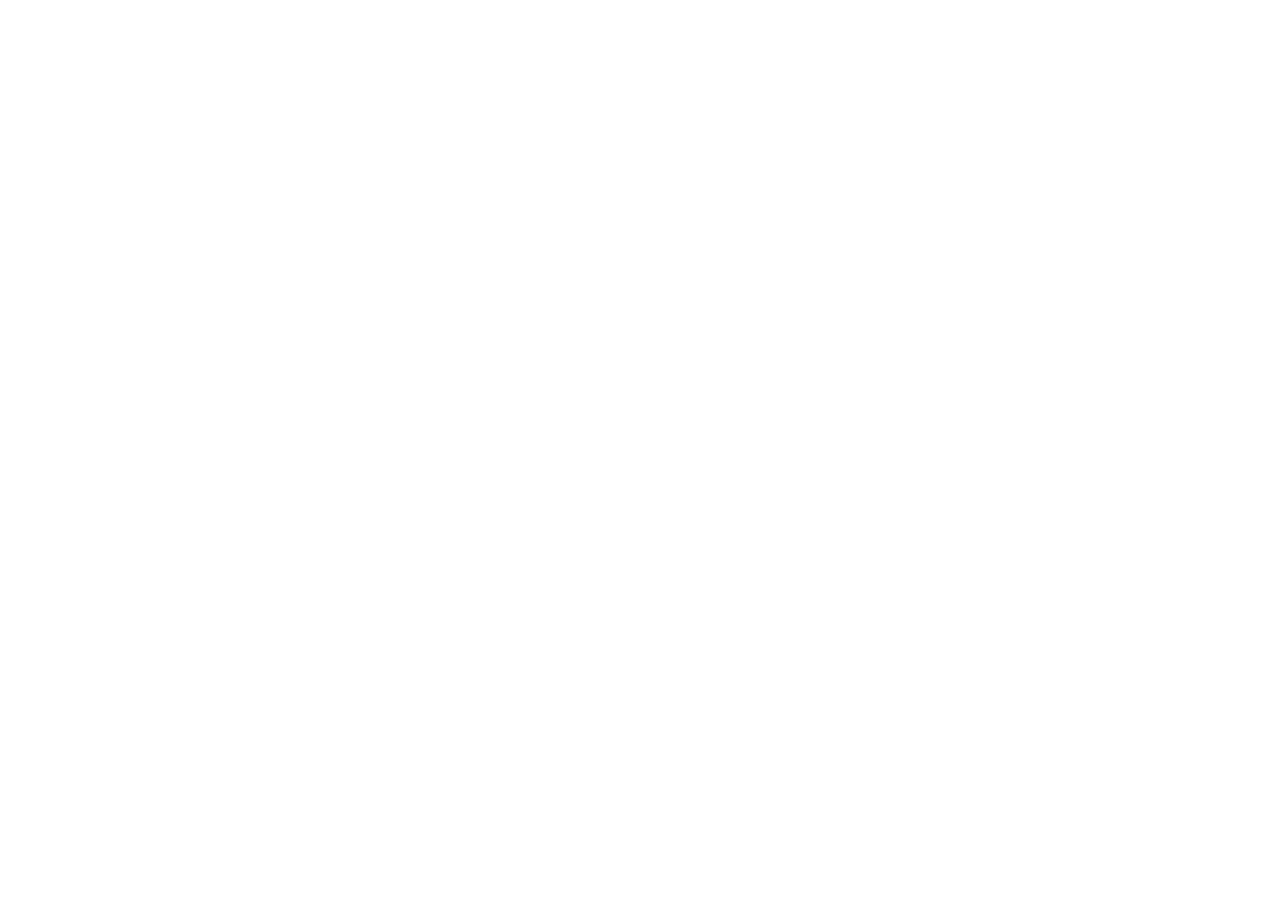
==== catalogo.html @ 587671f1 "Se crea estructura inicial del proyecto" ====
<!DOCTYPE html>
<html lang="en">
<head>
    <meta charset="UTF-8">
    <meta name="viewport" content="width=device-width, initial-scale=1.0">
    <title>Document</title>
</head>
<body>
    
</body>
</html>
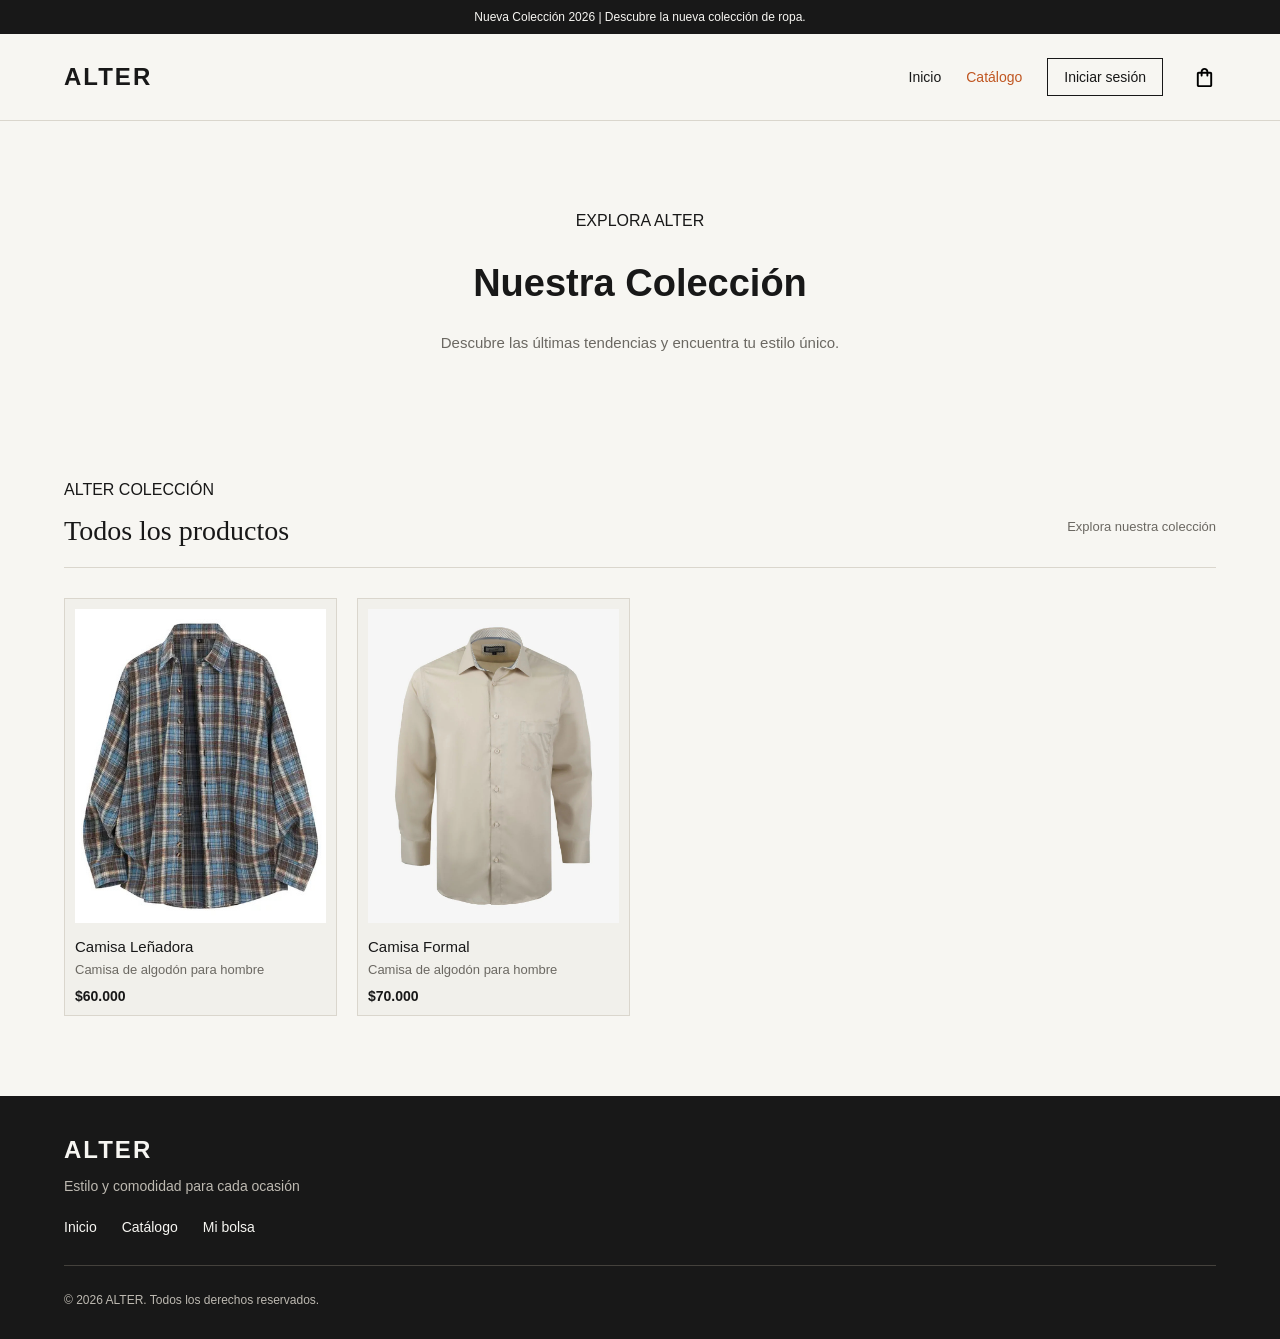
==== commit 12de0ea6: "feat: crear estructura visual inicial del catálogo" ====
--- a/catalogo.html
+++ b/catalogo.html
@@ -1,11 +1,96 @@
 <!DOCTYPE html>
-<html lang="en">
+<html lang="es">
 <head>
     <meta charset="UTF-8">
     <meta name="viewport" content="width=device-width, initial-scale=1.0">
-    <title>Document</title>
+    <title>Catálogo | ALTER</title>
+    <link rel="stylesheet" href="css/base.css">
+    <link rel="stylesheet" href="css/layout.css">
+    <link rel="stylesheet" href="css/components.css">
+    <link rel="stylesheet" href="css/catalogo.css">
 </head>
+
 <body>
+<header>
+    <div class="anuncio">
+        Nueva Colección 2026 | Descubre la nueva colección de ropa.
+    </div>
     
+    <nav class="navegacion">
+        <a href="index.html" class="logo">ALTER</a>
+
+        <div class="menu">
+            <a href="index.html">Inicio</a>
+            <a href="catalogo.html" class="activo" aria-current="page">Catálogo</a>
+            <a href="login.html" class="enlace-login">Iniciar sesión</a>
+        </div>
+
+        <a href="carrito.html" class="carrito" aria-label="Mi bolsa" title="Mi bolsa">
+            <img src="img/bolsa.svg" alt="">
+        </a>
+    </nav>
+</header>
+
+<main>
+    <section class="encabezado-catalogo">
+        <div class="contenido-encabezado">
+            <p class="etiqueta">EXPLORA ALTER</p>
+            <h1>Nuestra Colección</h1>
+            <p>Descubre las últimas tendencias y encuentra tu estilo único.</p>
+        </div>
+    </section>
+
+    <section class="catalogo-productos">
+
+        <div class="encabezado-listado">
+            <div> 
+                <p class="etiqueta">ALTER COLECCIÓN</p>
+                <h2>Todos los productos</h2>
+            </div>
+
+            <p class="cantidad-productos">Explora nuestra colección</p>
+        </div>
+
+        <div class="rejilla-catalogo">
+            <article class="tarjeta-catalogo">
+                <div class="imagen-catalogo">
+                    <img src="img/camisa_1.jpg" alt="camisa leñadora">
+                </div>
+
+                <h3>Camisa Leñadora</h3>
+                <p>Camisa de algodón para hombre</p>
+                <span class="precio">$60.000</span>
+            </article>
+
+            <article class="tarjeta-catalogo">
+                <div class="imagen-catalogo">
+                    <img src="img/camisa_2.jpg" alt="camisa formal">
+                </div>
+
+                <h3>Camisa Formal</h3>
+                <p>Camisa de algodón para hombre</p>
+                <span class="precio">$70.000</span>
+            </article>
+        </div>
+    </section>
+</main>
+
+<footer class="pie-pagina">
+    <div class="contenido-pie">
+        <a href="index.html" class="logo">ALTER</a>
+        <p>Estilo y comodidad para cada ocasión</p>
+    </div>
+
+    <div class="enlaces-pie">
+        <a href="index.html">Inicio</a>
+        <a href="catalogo.html">Catálogo</a>
+        <a href="carrito.html">Mi bolsa</a>
+    </div>
+
+    <div class="derechos-pie">
+        <p>&copy; 2026 ALTER. Todos los derechos reservados.</p>
+    </div>
+</footer>
+
 </body>
 </html>
--- a/css/base.css
+++ b/css/base.css
@@ -0,0 +1,18 @@
+:root{
+    --fondo: #F7F6F2;
+    --texto: #181818;
+    --texto-secundario: #6B6862 ;
+    --linea : #DAD6CD ;
+    --acento: #C05621;
+}
+
+* {
+    box-sizing: border-box;
+}
+
+body {
+    margin: 0;
+    background-color: var(--fondo);
+    color: var(--texto);
+    font-family: 'Arial', sans-serif;
+}
--- a/css/layout.css
+++ b/css/layout.css
@@ -0,0 +1,161 @@
+.anuncio{
+    padding: 10px;
+    background-color: var(--texto);
+    color: var(--fondo);
+    text-align: center;
+    font-size: 12px;
+}
+
+.navegacion {
+    display: flex;
+    align-items: center;
+    justify-content: space-between;
+    padding: 24px 5%;
+    border-bottom: 1px solid var(--linea);
+
+}
+
+.logo{
+    color: var(--texto);
+    font-size: 24px;
+    font-weight: bold;
+    text-decoration: none;
+    letter-spacing: 2px;
+}
+
+.menu {
+    display: flex;
+    align-items: center;
+    gap: 25px;
+    margin-left: auto;
+    margin-right: 30px;
+}
+
+.menu a, .carrito {
+    color: var(--texto);
+    font-size: 14px;
+    text-decoration: none;
+    transition: color 0.3s ease;
+}
+
+.menu a.activo {
+    color: var(--acento);
+}
+
+.menu a.activo::after {
+    width: 100%;
+}
+
+.carrito {
+    display: flex;
+    align-items: center;
+    justify-content: center;
+}
+
+.carrito img {
+    width: 23px;
+    height: 23px;
+    display: block;
+    object-fit: contain;
+    filter: brightness(0);
+    transition: transform 0.3s ease;
+}
+.carrito:hover img {
+    transform: translateY(-2px);
+    filter: brightness(0) saturate(100%) invert(35%) sepia(38%)
+        saturate(1694%) hue-rotate(347deg) brightness(91%) contrast(91%);
+}
+
+.menu a:hover, .carrito:hover {
+    color: var(--acento);
+}
+
+.menu .enlace-login {
+    padding: 10px 16px;
+    border: 1px solid var(--texto);
+    transition: background-color 0.3s ease, color 0.3s ease;
+}
+
+.menu .enlace-login:hover {
+    background-color: var(--texto);
+    color: var(--fondo);
+}
+
+.menu a:not(.enlace-login) {
+    position: relative;
+    padding: 10px 0;
+}
+
+.menu a:not(.enlace-login)::after {
+    content: "";
+    position: absolute;
+    left: 0;
+    bottom: 3px;
+    width: 0;
+    height: 1px;
+    background-color: var(--acento);
+    transition: width 0.3s ease;
+}
+
+.menu a:not(.enlace-login):hover::after {
+    width: 100%;
+}
+
+.pie-pagina {
+    padding: 40px 5% 20px;
+    background-color: var(--texto);
+    color: var(--fondo);
+}
+
+.contenido-pie {
+    margin-bottom: 25px;
+}
+
+.pie-pagina .logo {
+    color: var(--fondo)
+}
+
+.contenido-pie p {
+    color: #BDB9B1;
+    font-size: 14px;
+}
+
+.enlaces-pie {
+    display: flex;
+    gap: 25px;
+    margin-bottom: 30px;
+}
+
+.enlaces-pie a {
+    color: var(--fondo);
+    font-size: 14px;
+    text-decoration: none;
+}
+
+.enlaces-pie a:hover {
+    color: var(--acento);
+}
+
+.derechos-pie {
+    padding-top: 15px;
+    border-top: 1px solid #44413C;
+    color: #BDB9B1;
+    font-size: 12px;
+}
+
+@media (max-width: 500px) {
+    .navegacion {
+        padding: 18px 5%;
+        flex-wrap: wrap;
+        gap: 18px;
+    }
+
+    .menu {
+        margin: 0;
+        gap: 15px;
+    }
+
+    .carrito {
+        margin-left:auto;
+    }
+}
--- a/css/components.css
+++ b/css/components.css
@@ -0,0 +1,15 @@
+.btn-volver {
+    display: inline-block;
+    padding: 10px 18px;
+    border: 1px solid var(--linea);
+    background-color: transparent;
+    color: var(--texto);
+    text-decoration: none;
+    font-size: 14px;
+    transition: background-color 0.3s, color 0.3s;
+}
+
+.btn-volver:hover {
+    background-color: var(--texto);
+    color: var(--fondo);
+}
--- a/css/catalogo.css
+++ b/css/catalogo.css
@@ -0,0 +1,138 @@
+.encabezado-catalogo {
+    padding: 75px 5%;
+    text-align: center;
+    background-color: var(--fondo);
+}
+
+.contenido-encabezado {
+    max-width: 700px;
+    margin: 0 auto;
+}
+
+.contenido-encabezado h1 {
+    margin-bottom: 25px;
+    color: var(--texto);
+    font-size: 38px;
+    font-weight: 600;
+}
+
+.contenido-encabezado p:not(.etiqueta) {
+    color: var(--texto-secundario);
+    font-size: 15px;
+    line-height: 1.7;
+}
+
+.contenido-encabezado .etiqueta {
+    margin-bottom: 15px;
+}
+
+.catalogo-productos {
+    padding: 20px 5% 80px;
+}
+
+.encabezado-listado {
+    display: flex;
+    align-items: end;
+    justify-content: space-between;
+    margin-bottom: 30px;
+    padding-bottom: 20px;
+    border-bottom: 1px solid var(--linea);
+}
+
+.encabezado-listado h2 {
+    margin: 12px 0 0;
+    font-family: Georgia, serif;
+    font-size: 28px;
+    font-weight: normal;
+}
+
+.cantidad-productos {
+    color: var(--texto-secundario);
+    font-size: 13px;
+}
+
+.rejilla-catalogo {
+    display: grid;
+    grid-template-columns: repeat(4, minmax(0px, 1fr));
+    gap: 30px 20px;
+}
+
+.tarjeta-catalogo  {
+    min-width: 0;
+    padding: 10px;
+    border: 1px solid var(--linea);
+    background-color: #F1F0EB;
+    transition: transform 0.3s ease, border-color 0.3s ease;
+}
+
+.tarjeta-catalogo:hover {
+    transform: translateY(-4px);
+    border-color: var(--texto-secundario);
+}
+
+.imagen-catalogo {
+    width: 100%;
+    aspect-ratio: 4 / 5;
+    margin-bottom: 15px;
+    background-color: #ECEAE4;
+    display: flex;
+    align-items: center;
+    justify-content: center;
+    overflow: hidden;
+}
+
+.tarjeta-catalogo {
+    min-width: 0;
+    padding: 10px;
+    border: 1px solid var(--linea);
+    background-color: #F1F0EB;
+    transition: transform 0.3s ease, box-shadow 0.3s ease;
+}
+
+.imagen-catalogo img {
+    width: 100%;
+    height: 100%;
+    object-fit: cover;
+    object-position: center;
+    display: block;
+    transition: transform 0.4s ease;
+}
+
+.tarjeta-catalogo:hover {
+    transform: translateY(-4px);
+    border-color: var(--texto-secundario);
+}
+
+.tarjeta-catalogo:hover .imagen-catalogo img {
+    transform: scale(1.04);
+}
+
+.tarjeta-catalogo h3 {
+    margin: 0 0 7px;
+    font-size: 15px;
+    font-weight: normal;
+}
+
+.tarjeta-catalogo p {
+    margin: 0 0 10px;
+    color: var(--texto-secundario);
+    font-size: 13px;
+}
+
+.tarjeta-catalogo .precio {
+    font-size: 14px;
+    font-weight: bold;
+}
+
+@media (max-width: 900px) {
+    .rejilla-catalogo {
+        grid-template-columns: repeat(3, minmax(0px, 1fr));
+    }
+}
+@media (max-width: 600px) {
+    .rejilla-catalogo {
+        grid-template-columns: repeat(2, minmax(0px, 1fr));
+        gap: 20px 15px;
+    }
+}
+
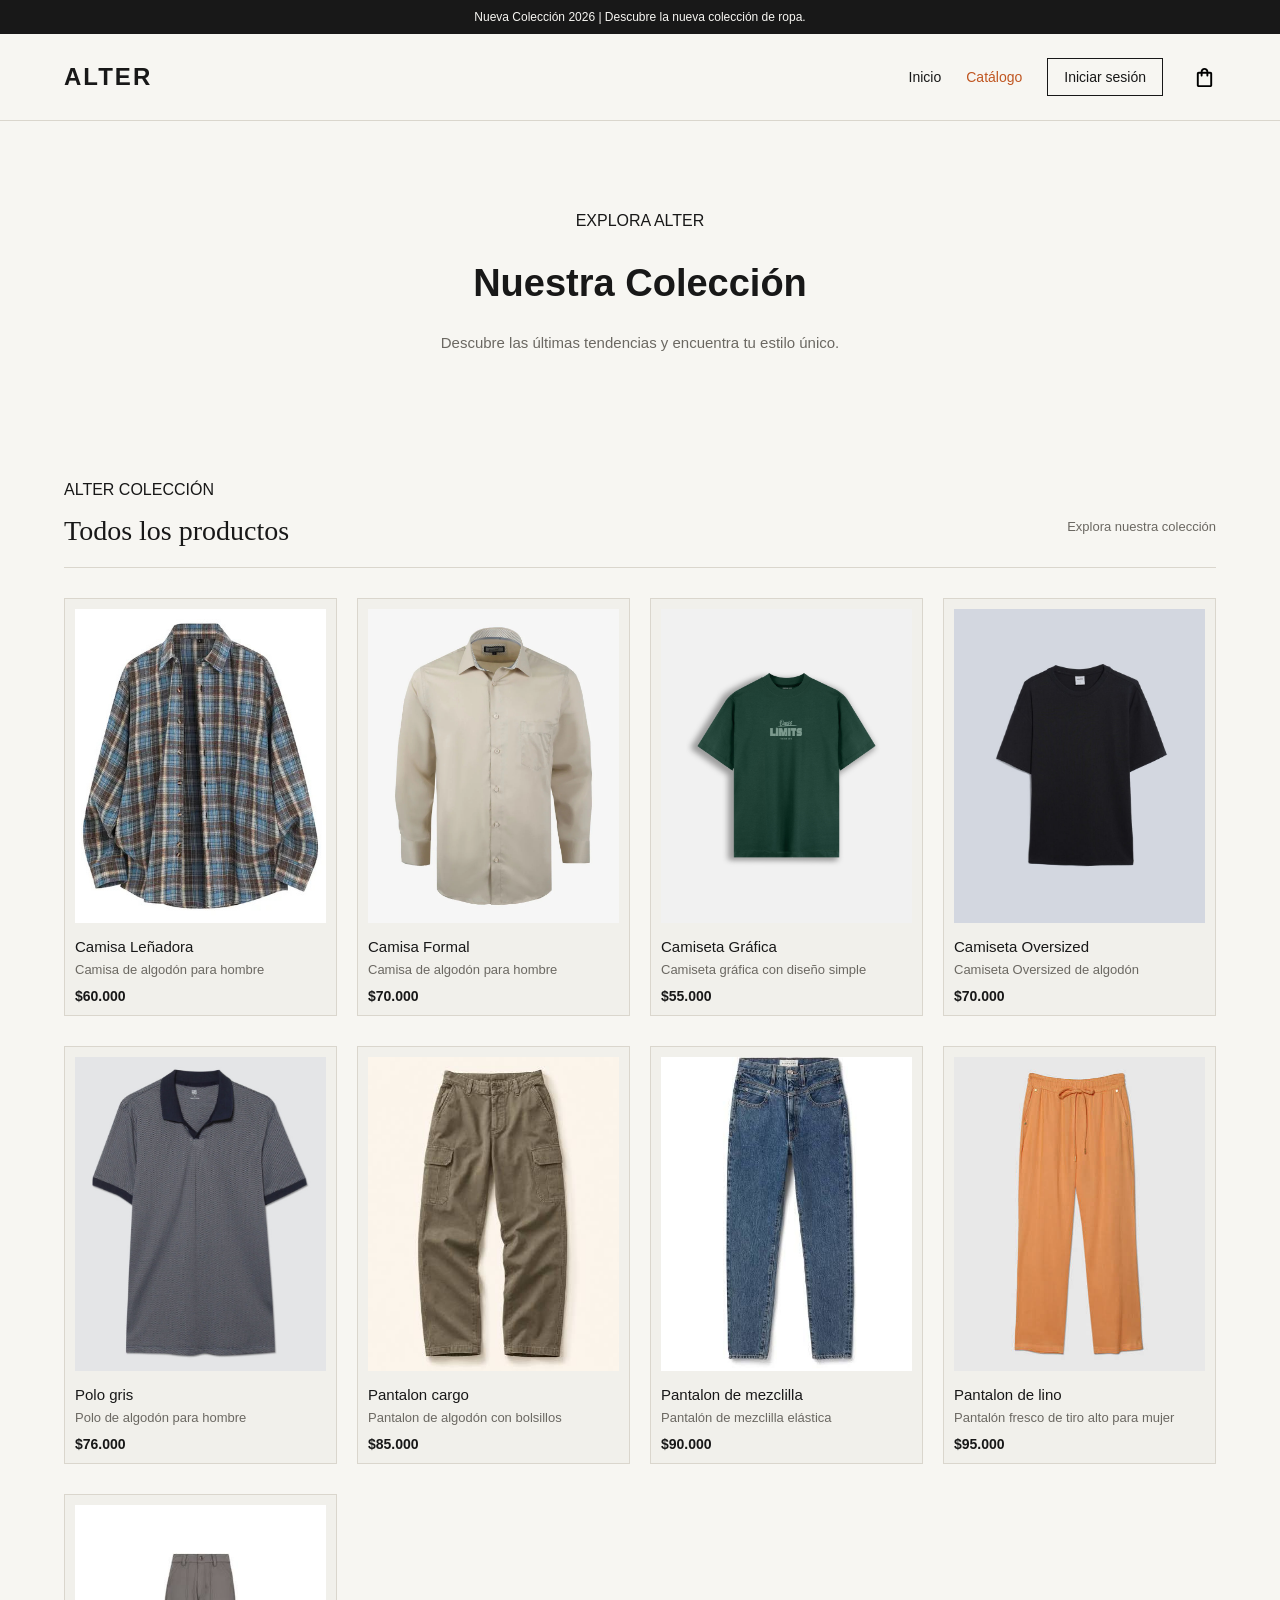
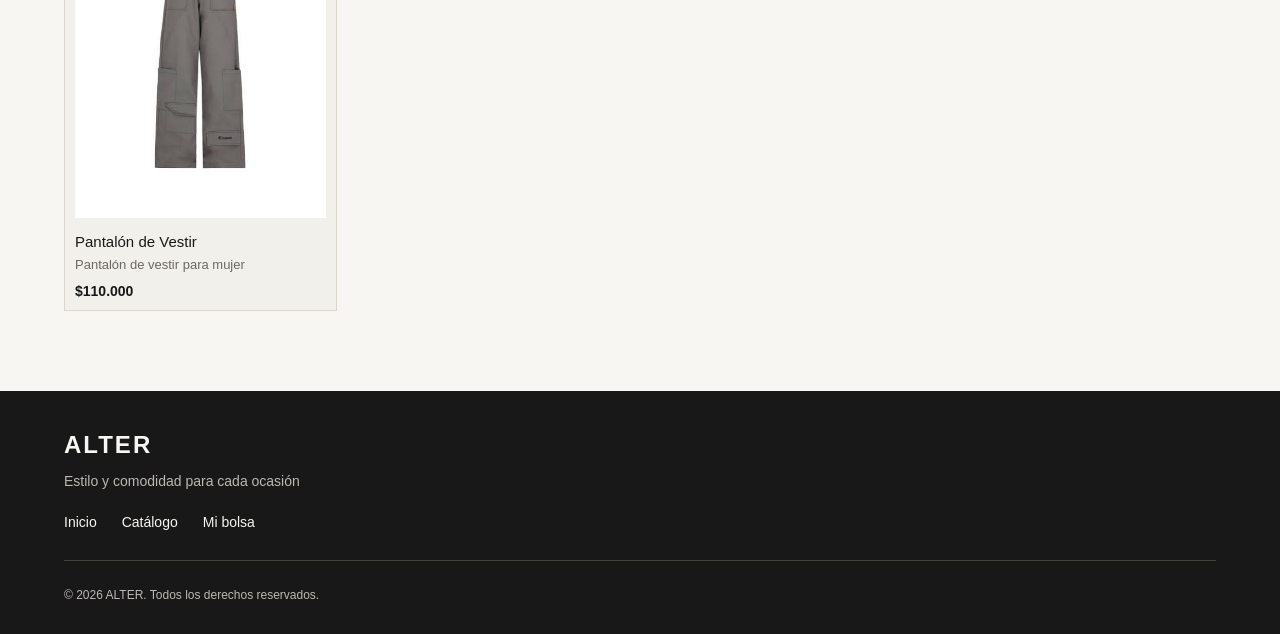
==== commit d8d536ec: "feat: ampliar catálogo con nuevos productos" ====
--- a/catalogo.html
+++ b/catalogo.html
@@ -71,6 +71,77 @@
                 <p>Camisa de algodón para hombre</p>
                 <span class="precio">$70.000</span>
             </article>
+
+            <article class="tarjeta-catalogo">
+                <div class="imagen-catalogo">
+                    <img src="img/camisa_3.jpg" alt="camiseta gráfica">
+                </div>
+
+                <h3>Camiseta Gráfica</h3>
+                <p>Camiseta gráfica con diseño simple</p>
+                <span class="precio">$55.000</span>
+            </article>
+
+            <article class="tarjeta-catalogo">
+                <div class="imagen-catalogo">
+                    <img src="img/camisa_4.jpg" alt="camiseta oversized">
+                </div>
+
+                <h3>Camiseta Oversized</h3>
+                <p>Camiseta Oversized de algodón</p>
+                <span class="precio">$70.000</span>
+            </article>
+
+            <article class="tarjeta-catalogo">
+                <div class="imagen-catalogo">
+                    <img src="img/camisa_5.jpg" alt="polo gris">
+                </div>
+
+                <h3>Polo gris</h3>
+                <p>Polo de algodón para hombre</p>
+                <span class="precio">$76.000</span>
+            </article>
+            
+            <article class="tarjeta-catalogo">
+                <div class="imagen-catalogo">
+                    <img src="img/pantalon_1.jpg" alt="Pantalon cargo">
+                </div>
+
+                <h3>Pantalon cargo</h3>
+                <p>Pantalon de algodón con bolsillos</p>
+                <span class="precio">$85.000</span>
+            </article>
+
+            <article class="tarjeta-catalogo">
+                <div class="imagen-catalogo">
+                    <img src="img/pantalon_2.jpg" alt="Pantalon de mezclilla">
+                </div>
+
+                <h3>Pantalon de mezclilla</h3>
+                <p>Pantalón de mezclilla elástica</p>
+                <span class="precio">$90.000</span>
+            </article>
+
+            <article class="tarjeta-catalogo">
+                <div class="imagen-catalogo">
+                    <img src="img/pantalon_3.jpg" alt="Pantalon de lino">
+                </div>
+
+                <h3>Pantalon de lino</h3>
+                <p>Pantalón fresco de tiro alto para mujer</p>
+                <span class="precio">$95.000</span>
+            </article>
+
+            <article class="tarjeta-catalogo">
+                <div class="imagen-catalogo">
+                    <img src="img/pantalon_4.jpg" alt="Pantalón de Vestir">
+                </div>
+
+                <h3>Pantalón de Vestir</h3>
+                <p>Pantalón de vestir para mujer</p>
+                <span class="precio">$110.000</span>
+            </article>
+
         </div>
     </section>
 </main>
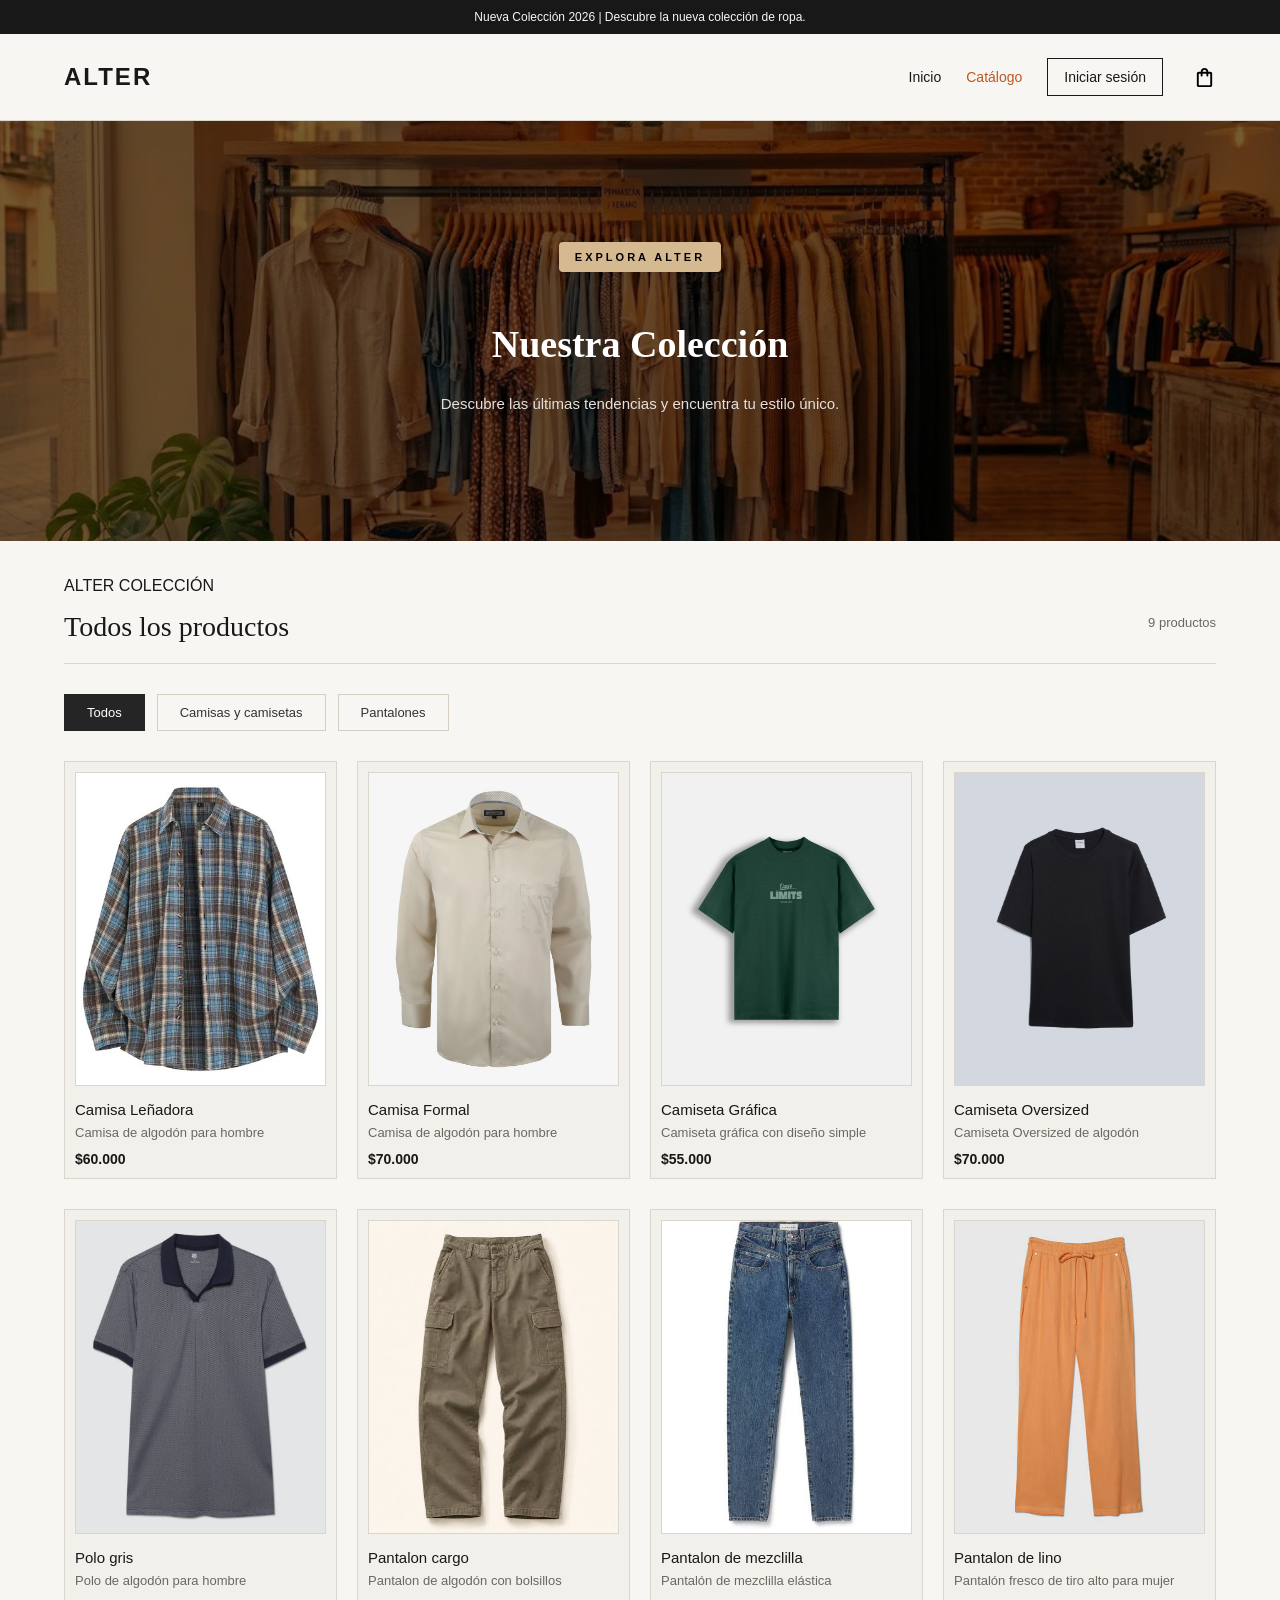
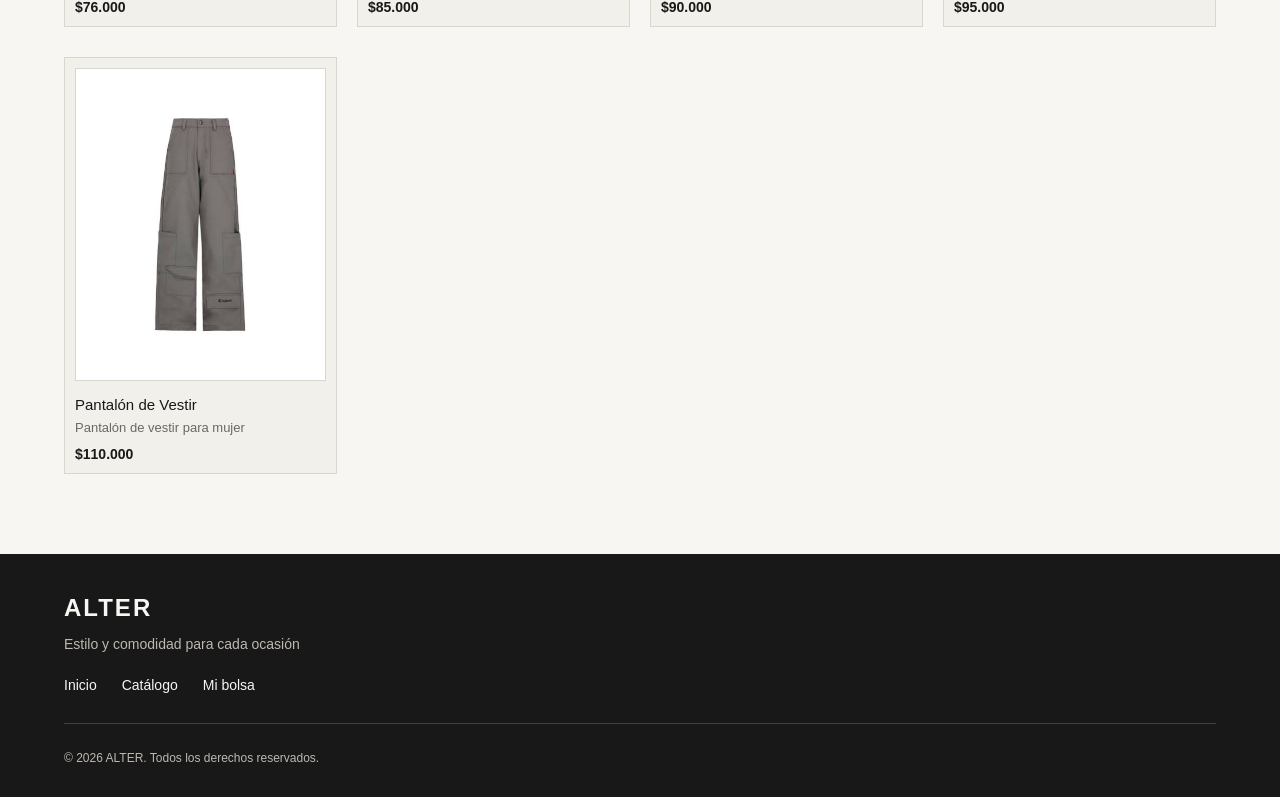
==== commit c1aacb2d: "feat: implementar filtros por categoría en el catálogo" ====
--- a/catalogo.html
+++ b/catalogo.html
@@ -48,11 +48,17 @@
                 <h2>Todos los productos</h2>
             </div>
 
-            <p class="cantidad-productos">Explora nuestra colección</p>
+            <p class="cantidad-productos"></p>
+        </div>
+
+        <div class="filtros-catalogo">
+            <button class="filtro-categoria activo" data-categoria="todos">Todos</button>
+            <button class="filtro-categoria" data-categoria="camisas">Camisas y camisetas</button>
+            <button class="filtro-categoria" data-categoria="pantalones">Pantalones</button>
         </div>
 
         <div class="rejilla-catalogo">
-            <article class="tarjeta-catalogo">
+            <article class="tarjeta-catalogo" data-categoria="camisas">
                 <div class="imagen-catalogo">
                     <img src="img/camisa_1.jpg" alt="camisa leñadora">
                 </div>
@@ -62,7 +68,7 @@
                 <span class="precio">$60.000</span>
             </article>
 
-            <article class="tarjeta-catalogo">
+            <article class="tarjeta-catalogo" data-categoria="camisas">
                 <div class="imagen-catalogo">
                     <img src="img/camisa_2.jpg" alt="camisa formal">
                 </div>
@@ -72,7 +78,7 @@
                 <span class="precio">$70.000</span>
             </article>
 
-            <article class="tarjeta-catalogo">
+            <article class="tarjeta-catalogo" data-categoria="camisas">
                 <div class="imagen-catalogo">
                     <img src="img/camisa_3.jpg" alt="camiseta gráfica">
                 </div>
@@ -82,7 +88,7 @@
                 <span class="precio">$55.000</span>
             </article>
 
-            <article class="tarjeta-catalogo">
+            <article class="tarjeta-catalogo" data-categoria="camisas">
                 <div class="imagen-catalogo">
                     <img src="img/camisa_4.jpg" alt="camiseta oversized">
                 </div>
@@ -92,7 +98,7 @@
                 <span class="precio">$70.000</span>
             </article>
 
-            <article class="tarjeta-catalogo">
+            <article class="tarjeta-catalogo" data-categoria="camisas">
                 <div class="imagen-catalogo">
                     <img src="img/camisa_5.jpg" alt="polo gris">
                 </div>
@@ -102,7 +108,7 @@
                 <span class="precio">$76.000</span>
             </article>
             
-            <article class="tarjeta-catalogo">
+            <article class="tarjeta-catalogo" data-categoria="pantalones">
                 <div class="imagen-catalogo">
                     <img src="img/pantalon_1.jpg" alt="Pantalon cargo">
                 </div>
@@ -112,7 +118,7 @@
                 <span class="precio">$85.000</span>
             </article>
 
-            <article class="tarjeta-catalogo">
+            <article class="tarjeta-catalogo" data-categoria="pantalones">
                 <div class="imagen-catalogo">
                     <img src="img/pantalon_2.jpg" alt="Pantalon de mezclilla">
                 </div>
@@ -122,7 +128,7 @@
                 <span class="precio">$90.000</span>
             </article>
 
-            <article class="tarjeta-catalogo">
+            <article class="tarjeta-catalogo" data-categoria="pantalones">
                 <div class="imagen-catalogo">
                     <img src="img/pantalon_3.jpg" alt="Pantalon de lino">
                 </div>
@@ -132,7 +138,7 @@
                 <span class="precio">$95.000</span>
             </article>
 
-            <article class="tarjeta-catalogo">
+            <article class="tarjeta-catalogo" data-categoria="pantalones">
                 <div class="imagen-catalogo">
                     <img src="img/pantalon_4.jpg" alt="Pantalón de Vestir">
                 </div>
@@ -162,6 +168,6 @@
         <p>&copy; 2026 ALTER. Todos los derechos reservados.</p>
     </div>
 </footer>
-
+<script src="js/script.js"></script>
 </body>
 </html>
--- a/css/catalogo.css
+++ b/css/catalogo.css
@@ -1,29 +1,45 @@
 .encabezado-catalogo {
-    padding: 75px 5%;
+    min-height: 420px;
+    padding: 90px 5%;
+    display: flex;
+    align-items: center;
+    justify-content: center;
     text-align: center;
-    background-color: var(--fondo);
+    background-image: linear-gradient(rgba(0, 0, 0, 0.55), rgba(0, 0, 0, 0.55)), url("../img/fondo_catalogo.jpg");
+    background-size: cover;
+    background-position: center;
+    background-repeat: no-repeat;
 }
 
 .contenido-encabezado {
-    max-width: 700px;
+    max-width: 650px;
     margin: 0 auto;
 }
 
 .contenido-encabezado h1 {
     margin-bottom: 25px;
-    color: var(--texto);
+    color: #FFFFFF;
+    font-family: Georgia, serif;
     font-size: 38px;
     font-weight: 600;
 }
 
 .contenido-encabezado p:not(.etiqueta) {
-    color: var(--texto-secundario);
+    color: #E5E1DA;
     font-size: 15px;
     line-height: 1.7;
 }
 
 .contenido-encabezado .etiqueta {
-    margin-bottom: 15px;
+    display: inline-block;
+    margin-bottom: 18px;
+    padding: 9px 16px;
+    color: #000000;
+    background-color: rgb(213, 186, 145);
+    border-radius: 4px;
+    font-size: 11px;
+    font-weight: bold;
+    letter-spacing: 3px;
 }
 
 .catalogo-productos {
@@ -65,11 +81,6 @@
     transition: transform 0.3s ease, border-color 0.3s ease;
 }
 
-.tarjeta-catalogo:hover {
-    transform: translateY(-4px);
-    border-color: var(--texto-secundario);
-}
-
 .imagen-catalogo {
     width: 100%;
     aspect-ratio: 4 / 5;
@@ -81,19 +92,12 @@
     overflow: hidden;
 }
 
-.tarjeta-catalogo {
-    min-width: 0;
-    padding: 10px;
-    border: 1px solid var(--linea);
-    background-color: #F1F0EB;
-    transition: transform 0.3s ease, box-shadow 0.3s ease;
-}
-
 .imagen-catalogo img {
     width: 100%;
     height: 100%;
     object-fit: cover;
     object-position: center;
+    border: 1px solid var(--linea);
     display: block;
     transition: transform 0.4s ease;
 }
@@ -124,15 +128,46 @@
     font-weight: bold;
 }
 
+.filtros-catalogo {
+    display: flex;
+    gap: 12px;
+    margin-bottom: 30px;
+    flex-wrap: wrap;
+}
+
+.filtro-categoria {
+    padding: 10px 22px;
+    border: 1px solid #D6CEC2;
+    background-color: transparent;
+    color: #333;
+    cursor: pointer;
+    font-size: 13px;
+    transition: all 0.3s ease;
+}
+
+.filtro-categoria:hover, .filtro-categoria.activo {
+    background-color: #252525;
+    color: #fff;
+    border-color: #252525;
+}
+
 @media (max-width: 900px) {
     .rejilla-catalogo {
         grid-template-columns: repeat(3, minmax(0px, 1fr));
     }
 }
 @media (max-width: 600px) {
+    .encabezado-catalogo {
+        min-height: 320px;
+        padding: 60px 5%;
+    }
+
+    .contenido-encabezado h1 {
+        font-size: 30px;
+    }
+
     .rejilla-catalogo {
         grid-template-columns: repeat(2, minmax(0px, 1fr));
         gap: 20px 15px;
     }
 }
-
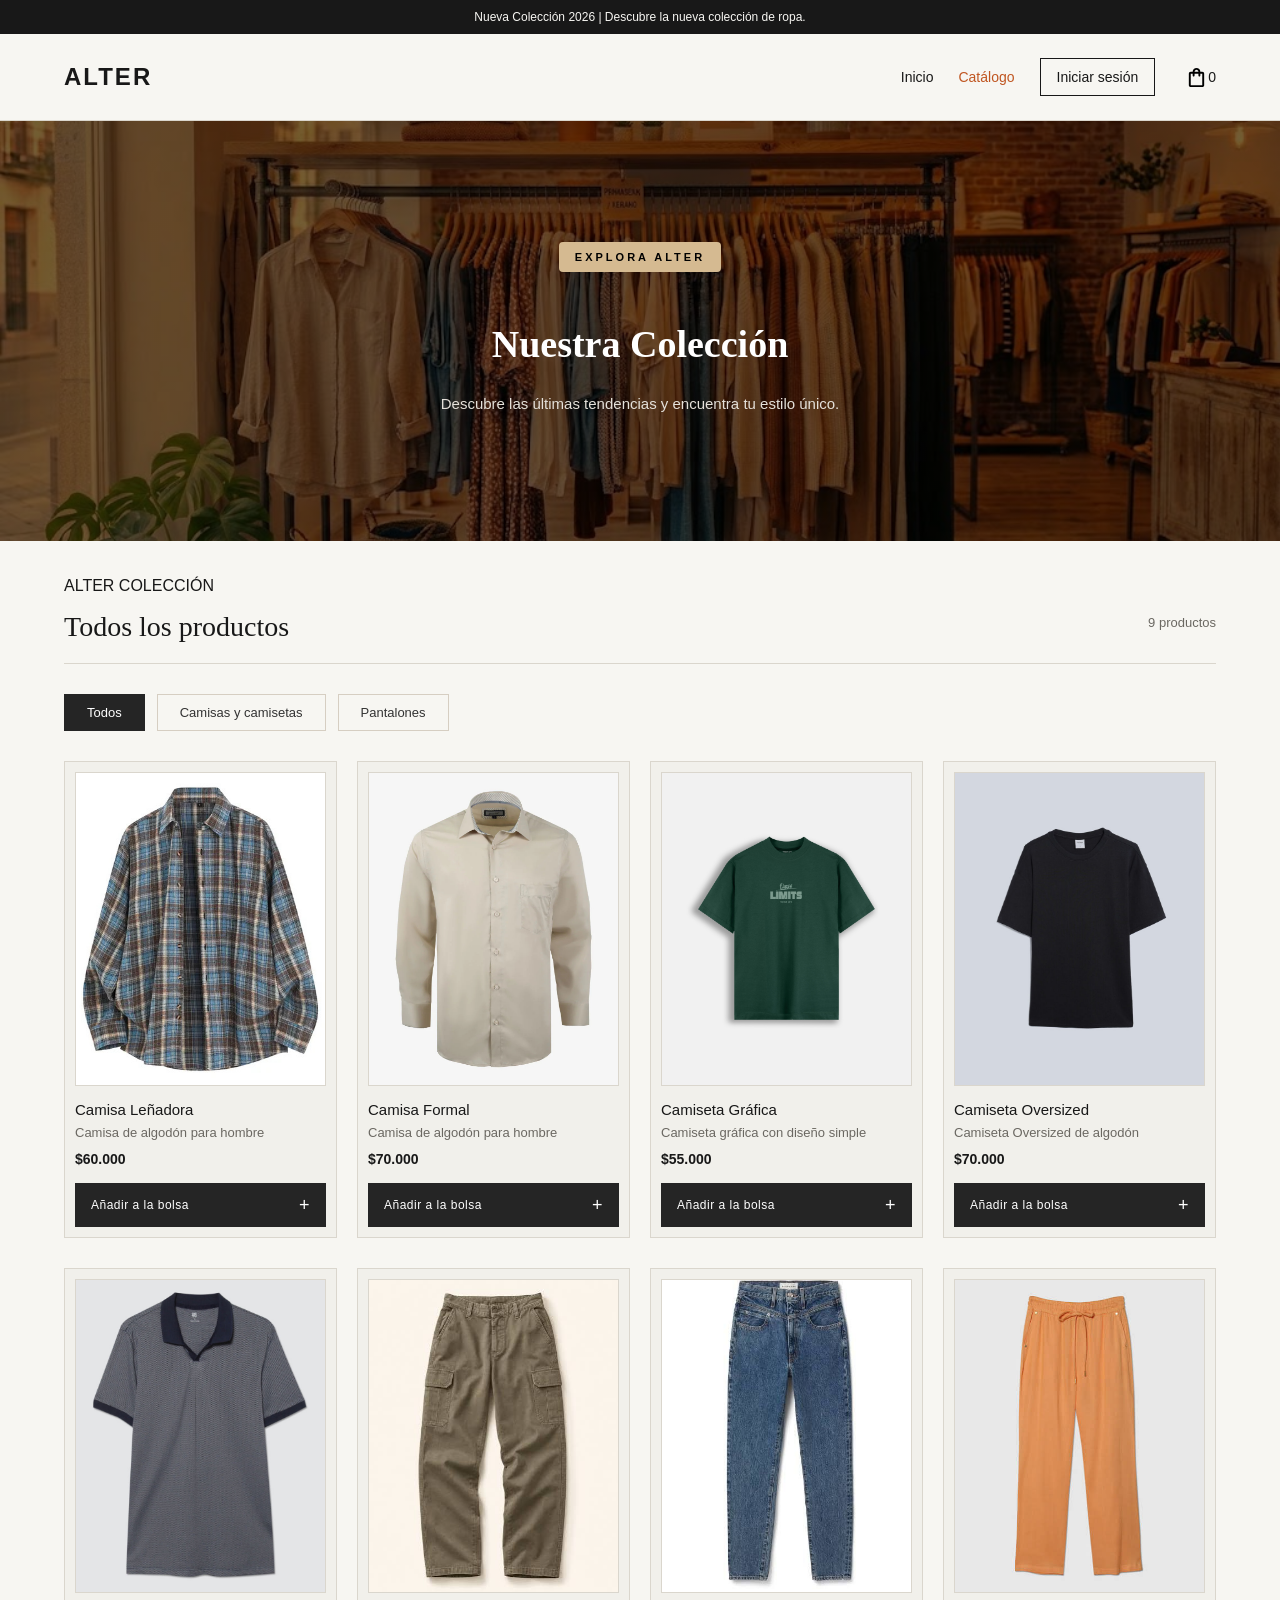
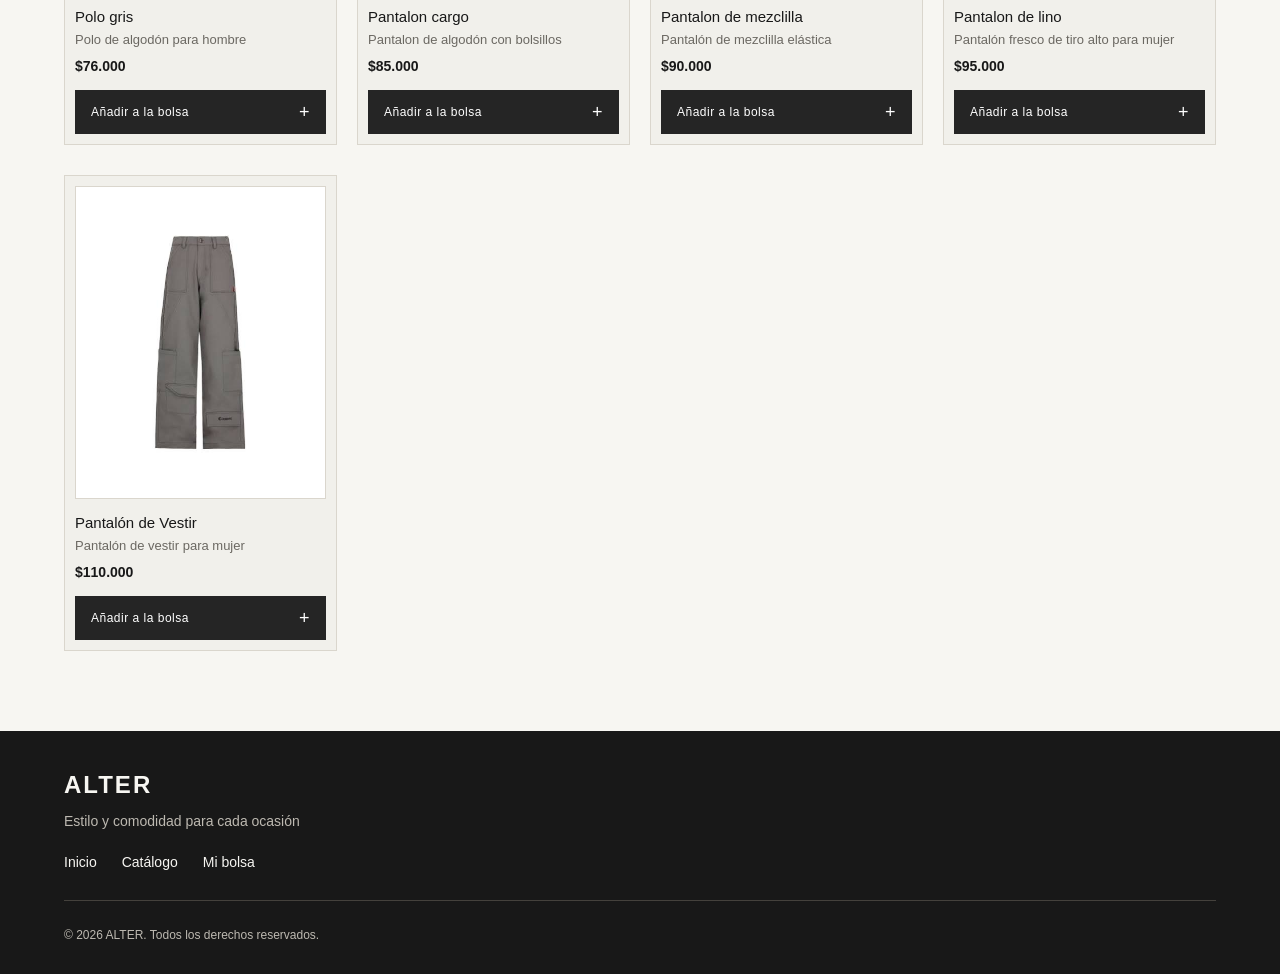
==== commit 2051bbf2: "feat: cargar catálogo desde productos.js e implementar carrito" ====
--- a/catalogo.html
+++ b/catalogo.html
@@ -27,6 +27,7 @@
 
         <a href="carrito.html" class="carrito" aria-label="Mi bolsa" title="Mi bolsa">
             <img src="img/bolsa.svg" alt="">
+            <span class="contador-carrito">0</span>
         </a>
     </nav>
 </header>
@@ -58,96 +59,6 @@
         </div>
 
         <div class="rejilla-catalogo">
-            <article class="tarjeta-catalogo" data-categoria="camisas">
-                <div class="imagen-catalogo">
-                    <img src="img/camisa_1.jpg" alt="camisa leñadora">
-                </div>
-
-                <h3>Camisa Leñadora</h3>
-                <p>Camisa de algodón para hombre</p>
-                <span class="precio">$60.000</span>
-            </article>
-
-            <article class="tarjeta-catalogo" data-categoria="camisas">
-                <div class="imagen-catalogo">
-                    <img src="img/camisa_2.jpg" alt="camisa formal">
-                </div>
-
-                <h3>Camisa Formal</h3>
-                <p>Camisa de algodón para hombre</p>
-                <span class="precio">$70.000</span>
-            </article>
-
-            <article class="tarjeta-catalogo" data-categoria="camisas">
-                <div class="imagen-catalogo">
-                    <img src="img/camisa_3.jpg" alt="camiseta gráfica">
-                </div>
-
-                <h3>Camiseta Gráfica</h3>
-                <p>Camiseta gráfica con diseño simple</p>
-                <span class="precio">$55.000</span>
-            </article>
-
-            <article class="tarjeta-catalogo" data-categoria="camisas">
-                <div class="imagen-catalogo">
-                    <img src="img/camisa_4.jpg" alt="camiseta oversized">
-                </div>
-
-                <h3>Camiseta Oversized</h3>
-                <p>Camiseta Oversized de algodón</p>
-                <span class="precio">$70.000</span>
-            </article>
-
-            <article class="tarjeta-catalogo" data-categoria="camisas">
-                <div class="imagen-catalogo">
-                    <img src="img/camisa_5.jpg" alt="polo gris">
-                </div>
-
-                <h3>Polo gris</h3>
-                <p>Polo de algodón para hombre</p>
-                <span class="precio">$76.000</span>
-            </article>
-            
-            <article class="tarjeta-catalogo" data-categoria="pantalones">
-                <div class="imagen-catalogo">
-                    <img src="img/pantalon_1.jpg" alt="Pantalon cargo">
-                </div>
-
-                <h3>Pantalon cargo</h3>
-                <p>Pantalon de algodón con bolsillos</p>
-                <span class="precio">$85.000</span>
-            </article>
-
-            <article class="tarjeta-catalogo" data-categoria="pantalones">
-                <div class="imagen-catalogo">
-                    <img src="img/pantalon_2.jpg" alt="Pantalon de mezclilla">
-                </div>
-
-                <h3>Pantalon de mezclilla</h3>
-                <p>Pantalón de mezclilla elástica</p>
-                <span class="precio">$90.000</span>
-            </article>
-
-            <article class="tarjeta-catalogo" data-categoria="pantalones">
-                <div class="imagen-catalogo">
-                    <img src="img/pantalon_3.jpg" alt="Pantalon de lino">
-                </div>
-
-                <h3>Pantalon de lino</h3>
-                <p>Pantalón fresco de tiro alto para mujer</p>
-                <span class="precio">$95.000</span>
-            </article>
-
-            <article class="tarjeta-catalogo" data-categoria="pantalones">
-                <div class="imagen-catalogo">
-                    <img src="img/pantalon_4.jpg" alt="Pantalón de Vestir">
-                </div>
-
-                <h3>Pantalón de Vestir</h3>
-                <p>Pantalón de vestir para mujer</p>
-                <span class="precio">$110.000</span>
-            </article>
-
         </div>
     </section>
 </main>
@@ -168,6 +79,7 @@
         <p>&copy; 2026 ALTER. Todos los derechos reservados.</p>
     </div>
 </footer>
+<script src="js/productos.js"></script>
 <script src="js/script.js"></script>
 </body>
 </html>
--- a/css/catalogo.css
+++ b/css/catalogo.css
@@ -151,6 +151,37 @@
     border-color: #252525;
 }
 
+.agregar-carrito {
+    width: 100%;
+    margin-top: 15px;
+    padding: 12px 15px;
+    display: flex;
+    align-items: center;
+    justify-content: space-between;
+    border: 1px solid #252525;
+    background-color: #252525;
+    color: #FFFFFF;
+    font-size: 12px;
+    letter-spacing: 0.5px;
+    cursor: pointer;
+    transition:all 0.3s ease;
+}
+
+.icono-boton {
+    font-size: 18px;
+    line-height: 1;
+    transition: transform 0.3s ease;
+}
+
+.agregar-carrito:hover {
+    background-color: #858863;
+    border-color: #858863;
+}
+
+.agregar-carrito:hover .icono-boton {
+    transform: rotate(90deg);
+}
+
 @media (max-width: 900px) {
     .rejilla-catalogo {
         grid-template-columns: repeat(3, minmax(0px, 1fr));
